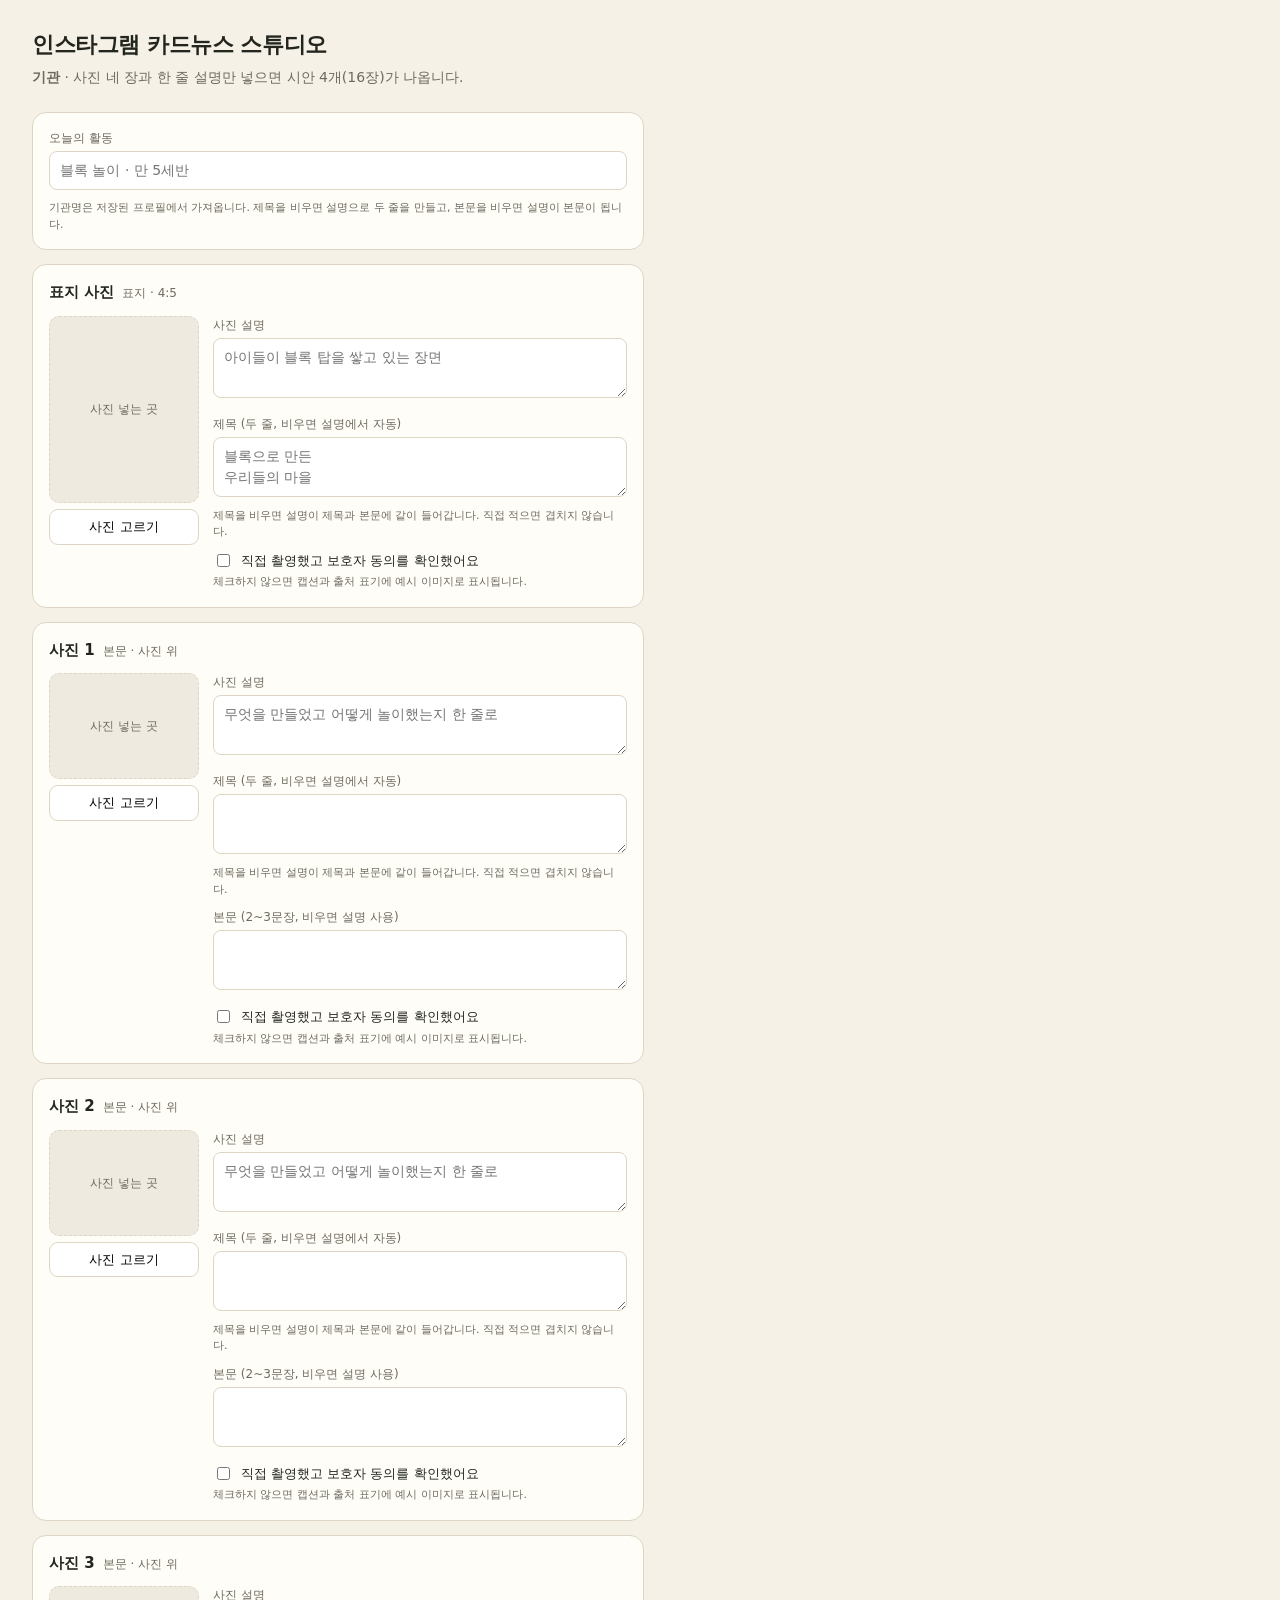
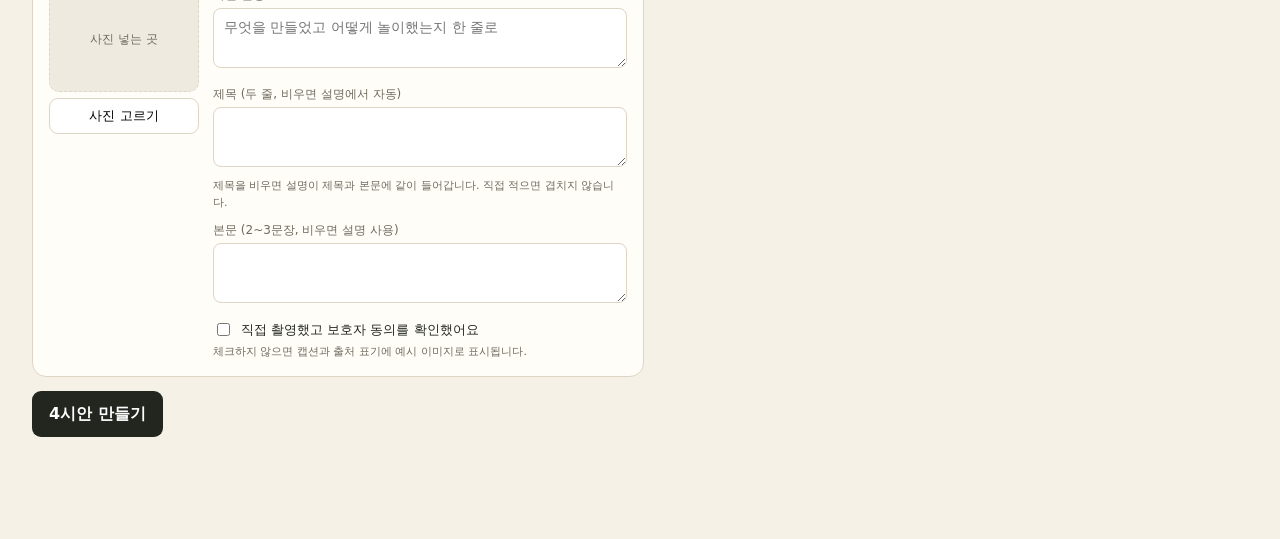
==== app/static/index.html @ c8443ff2 "Route agents through one spec and add a local studio Skill and reference docs repeated the same rule" ====
<!doctype html>
<html lang="ko">
<head>
<meta charset="utf-8">
<meta name="viewport" content="width=device-width, initial-scale=1">
<title>카드뉴스 스튜디오</title>
<style>
  :root{--bg:#F6F1E7;--ink:#22261F;--muted:#6F6A5E;--line:#DED5C4;--accent:#B4843C;--card:#FFFDF8}
  *{box-sizing:border-box}
  body{margin:0;background:var(--bg);color:var(--ink);font-family:'Malgun Gothic','Apple SD Gothic Neo',system-ui,sans-serif;line-height:1.5}
  header{max-width:1320px;margin:0 auto;padding:28px 32px 8px}
  header h1{margin:0 0 6px;font-size:22px;letter-spacing:-.02em}
  header p{margin:0;color:var(--muted);font-size:14px}
  main{max-width:1320px;margin:0 auto;padding:16px 32px 72px;display:grid;grid-template-columns:minmax(0,1.05fr) minmax(0,1fr);gap:22px;align-items:start}
  @media (max-width:1040px){main{grid-template-columns:1fr}}
  .card{background:var(--card);border:1px solid var(--line);border-radius:14px;padding:16px;margin-bottom:14px}
  .card h2{margin:0 0 12px;font-size:15px;display:flex;gap:8px;align-items:baseline}
  .card h2 span{font-size:12px;color:var(--muted);font-weight:400}
  .row{display:grid;gap:14px;grid-template-columns:150px minmax(0,1fr)}
  @media (max-width:560px){.row{grid-template-columns:1fr}}
  .shot{position:relative;background:#EFEADF;border:1px dashed var(--line);border-radius:10px;overflow:hidden;display:flex;align-items:center;justify-content:center;color:var(--muted);font-size:12px;text-align:center;cursor:pointer}
  .shot.cover{aspect-ratio:4/5}
  .shot.body{aspect-ratio:1.41/1}
  .shot img{width:100%;height:100%;object-fit:cover;display:block}
  .field{margin-bottom:10px}
  .lbl{display:block;font-size:12px;color:var(--muted);margin-bottom:4px}
  input[type=text],textarea{width:100%;border:1px solid var(--line);border-radius:8px;padding:8px 10px;font:inherit;font-size:14px;background:#fff;color:inherit;resize:vertical}
  textarea{min-height:54px}
  .hint{font-size:11px;color:var(--muted);margin:4px 0 0}
  .rowline{display:flex;gap:8px;align-items:flex-start;font-size:13px}
  .rowline input{margin-top:3px}
  button{font:inherit;border-radius:9px;border:1px solid transparent;padding:10px 16px;cursor:pointer;background:#fff}
  button.primary{background:var(--ink);color:#fff;font-weight:600}
  button.primary:disabled{opacity:.55;cursor:progress}
  button.ghost{border-color:var(--line)}
  #status{font-size:13px;color:var(--muted);min-height:20px;margin:10px 0 0}
  #results{display:grid;grid-template-columns:1fr 1fr;gap:14px}
  @media (max-width:700px){#results{grid-template-columns:1fr}}
  .thumb{display:grid;grid-template-columns:repeat(4,1fr);gap:4px;margin-bottom:10px}
  .thumb img{width:100%;aspect-ratio:4/5;object-fit:cover;border-radius:6px;background:#EFEADF}
  .pick{display:flex;gap:8px;align-items:center;font-size:13px}
  .bar{grid-column:1/-1}
  .bar .actions{display:flex;gap:10px;flex-wrap:wrap;align-items:center}
  .bar a{text-decoration:none;padding:10px 16px;border:1px solid var(--line);border-radius:9px;color:inherit;font-size:14px}
  details{margin-top:12px;font-size:13px}
  details pre{white-space:pre-wrap;font:inherit;margin:8px 0 0;color:var(--muted)}
</style>
</head>
<body>
<header>
  <h1>인스타그램 카드뉴스 스튜디오</h1>
  <p><strong id="inst">기관</strong> · 사진 네 장과 한 줄 설명만 넣으면 시안 4개(16장)가 나옵니다.</p>
</header>
<main>
  <section>
    <div class="card">
      <div class="field">
        <label class="lbl" for="activity">오늘의 활동</label>
        <input id="activity" type="text" placeholder="블록 놀이 · 만 5세반">
      </div>
      <p class="hint">기관명은 저장된 프로필에서 가져옵니다. 제목을 비우면 설명으로 두 줄을 만들고, 본문을 비우면 설명이 본문이 됩니다.</p>
    </div>
    <div id="slots"></div>
    <button id="render" class="primary">4시안 만들기</button>
    <p id="status"></p>
  </section>
  <section id="results" hidden></section>
</main>
<script>
const SLOT_LABEL = ['표지 사진', '사진 1', '사진 2', '사진 3'];
const state = { photos: [null, null, null, null] };
const val = id => document.getElementById(id).value.trim();

function setStatus(text) { document.getElementById('status').textContent = text; }
function escapeHtml(text) {
  return String(text).replace(/[&<>]/g, ch => ({ '&': '&amp;', '<': '&lt;', '>': '&gt;' }[ch]));
}

fetch('/api/profile').then(r => r.json()).then(data => {
  document.getElementById('inst').textContent = data.profile.institution || '기관명 미설정';
}).catch(() => {});

const slots = document.getElementById('slots');
SLOT_LABEL.forEach((label, i) => {
  const card = document.createElement('div');
  card.className = 'card';
  card.innerHTML = `
    <h2>${label}<span>${i === 0 ? '표지 · 4:5' : '본문 · 사진 위'}</span></h2>
    <div class="row">
      <div>
        <div class="shot ${i === 0 ? 'cover' : 'body'}" id="shot-${i}"><span>사진 넣는 곳</span></div>
        <input type="file" accept="image/*" id="file-${i}" hidden>
        <button class="ghost" type="button" id="pick-${i}" style="width:100%;margin-top:6px;padding:7px;font-size:13px">사진 고르기</button>
      </div>
      <div>
        <div class="field">
          <label class="lbl" for="desc-${i}">사진 설명</label>
          <textarea id="desc-${i}" placeholder="${i === 0 ? '아이들이 블록 탑을 쌓고 있는 장면' : '무엇을 만들었고 어떻게 놀이했는지 한 줄로'}"></textarea>
        </div>
        <div class="field">
          <label class="lbl" for="title-${i}">제목 (두 줄, 비우면 설명에서 자동)</label>
          <textarea id="title-${i}" rows="2" placeholder="${i === 0 ? '블록으로 만든\n우리들의 마을' : ''}"></textarea>
          <p class="hint">제목을 비우면 설명이 제목과 본문에 같이 들어갑니다. 직접 적으면 겹치지 않습니다.</p>
        </div>
        ${i === 0 ? '' : `
        <div class="field">
          <label class="lbl" for="body-${i}">본문 (2~3문장, 비우면 설명 사용)</label>
          <textarea id="body-${i}" rows="2"></textarea>
        </div>`}
        <div class="rowline">
          <input type="checkbox" id="owned-${i}">
          <label for="owned-${i}">직접 촬영했고 보호자 동의를 확인했어요</label>
        </div>
        <p class="hint">체크하지 않으면 캡션과 출처 표기에 예시 이미지로 표시됩니다.</p>
      </div>
    </div>`;
  slots.appendChild(card);

  const file = document.getElementById(`file-${i}`);
  document.getElementById(`pick-${i}`).onclick = () => file.click();
  document.getElementById(`shot-${i}`).onclick = () => file.click();
  file.onchange = () => { if (file.files[0]) loadPhoto(file.files[0], i); };
});

function loadPhoto(file, i) {
  const url = URL.createObjectURL(file);
  const image = new Image();
  image.onload = () => {
    const max = 1600;
    const scale = Math.min(1, max / Math.max(image.width, image.height));
    const canvas = document.createElement('canvas');
    canvas.width = Math.round(image.width * scale);
    canvas.height = Math.round(image.height * scale);
    canvas.getContext('2d').drawImage(image, 0, 0, canvas.width, canvas.height);
    const data = canvas.toDataURL('image/jpeg', 0.92);
    state.photos[i] = data;
    const shot = document.getElementById(`shot-${i}`);
    shot.innerHTML = '';
    const preview = new Image();
    preview.src = data;
    shot.appendChild(preview);
    URL.revokeObjectURL(url);
    setStatus(`${SLOT_LABEL[i]} 준비됨 (${canvas.width}×${canvas.height})`);
  };
  image.onerror = () => { URL.revokeObjectURL(url); setStatus('사진을 읽지 못했습니다: ' + file.name); };
  image.src = url;
}

document.getElementById('render').onclick = async () => {
  const slides = [];
  for (let i = 0; i < 4; i += 1) {
    if (!state.photos[i]) { setStatus(`${SLOT_LABEL[i]}를 넣어 주세요.`); return; }
    slides.push({
      photo: state.photos[i],
      description: val(`desc-${i}`),
      title: document.getElementById(`title-${i}`).value,
      body: i === 0 ? '' : val(`body-${i}`),
      owned: document.getElementById(`owned-${i}`).checked,
    });
  }
  const button = document.getElementById('render');
  button.disabled = true;
  setStatus('렌더 중입니다… 1~2분 걸립니다.');
  try {
    const response = await fetch('/api/render', {
      method: 'POST',
      headers: { 'Content-Type': 'application/json' },
      body: JSON.stringify({ activity: val('activity'), slides }),
    });
    const data = await response.json();
    if (!data.ok) throw new Error(data.error || '렌더 실패');
    showResults(data);
    const notes = (data.warnings || []).join(' ');
    setStatus('완료 — 오른쪽에서 시안을 고르세요.' + (notes ? ' (' + notes + ')' : ''));
  } catch (error) {
    setStatus('실패: ' + error.message);
  } finally {
    button.disabled = false;
  }
};

function showResults(data) {
  const box = document.getElementById('results');
  box.hidden = false;
  box.innerHTML = '';
  data.editions.forEach((edition, index) => {
    const column = document.createElement('div');
    column.className = 'card';
    column.innerHTML = `
      <h2>${edition.name}</h2>
      <div class="thumb">${edition.slides.map(src => `<img src="${src}" alt="${edition.name} 미리보기">`).join('')}</div>
      <div class="pick">
        <input type="radio" name="edition" value="${edition.id}" id="ed-${edition.id}" ${index === 0 ? 'checked' : ''}>
        <label for="ed-${edition.id}">${edition.name} 선택</label>
      </div>`;
    box.appendChild(column);
  });
  const bar = document.createElement('div');
  bar.className = 'card bar';
  bar.innerHTML = `
    <div class="actions">
      <button class="primary" id="save">선택한 시안 PNG 저장</button>
      <a href="${data.editor}" target="_blank" rel="noopener">편집기로 열기</a>
      <span class="hint" id="saveMsg"></span>
    </div>
    <details><summary>캡션·해시태그 보기</summary><pre>${escapeHtml(data.caption)}\n\n${escapeHtml(data.hashtags.join(' '))}</pre></details>`;
  box.appendChild(bar);

  document.getElementById('save').onclick = async () => {
    const checked = document.querySelector('input[name=edition]:checked');
    const message = document.getElementById('saveMsg');
    message.textContent = '저장 중…';
    try {
      const response = await fetch('/api/export', {
        method: 'POST',
        headers: { 'Content-Type': 'application/json' },
        body: JSON.stringify({ runId: data.runId, edition: checked.value }),
      });
      const result = await response.json();
      message.textContent = result.ok ? '저장됨: ' + result.folder : '실패: ' + result.error;
    } catch (error) {
      message.textContent = '실패: ' + error.message;
    }
  };
}
</script>
</body>
</html>
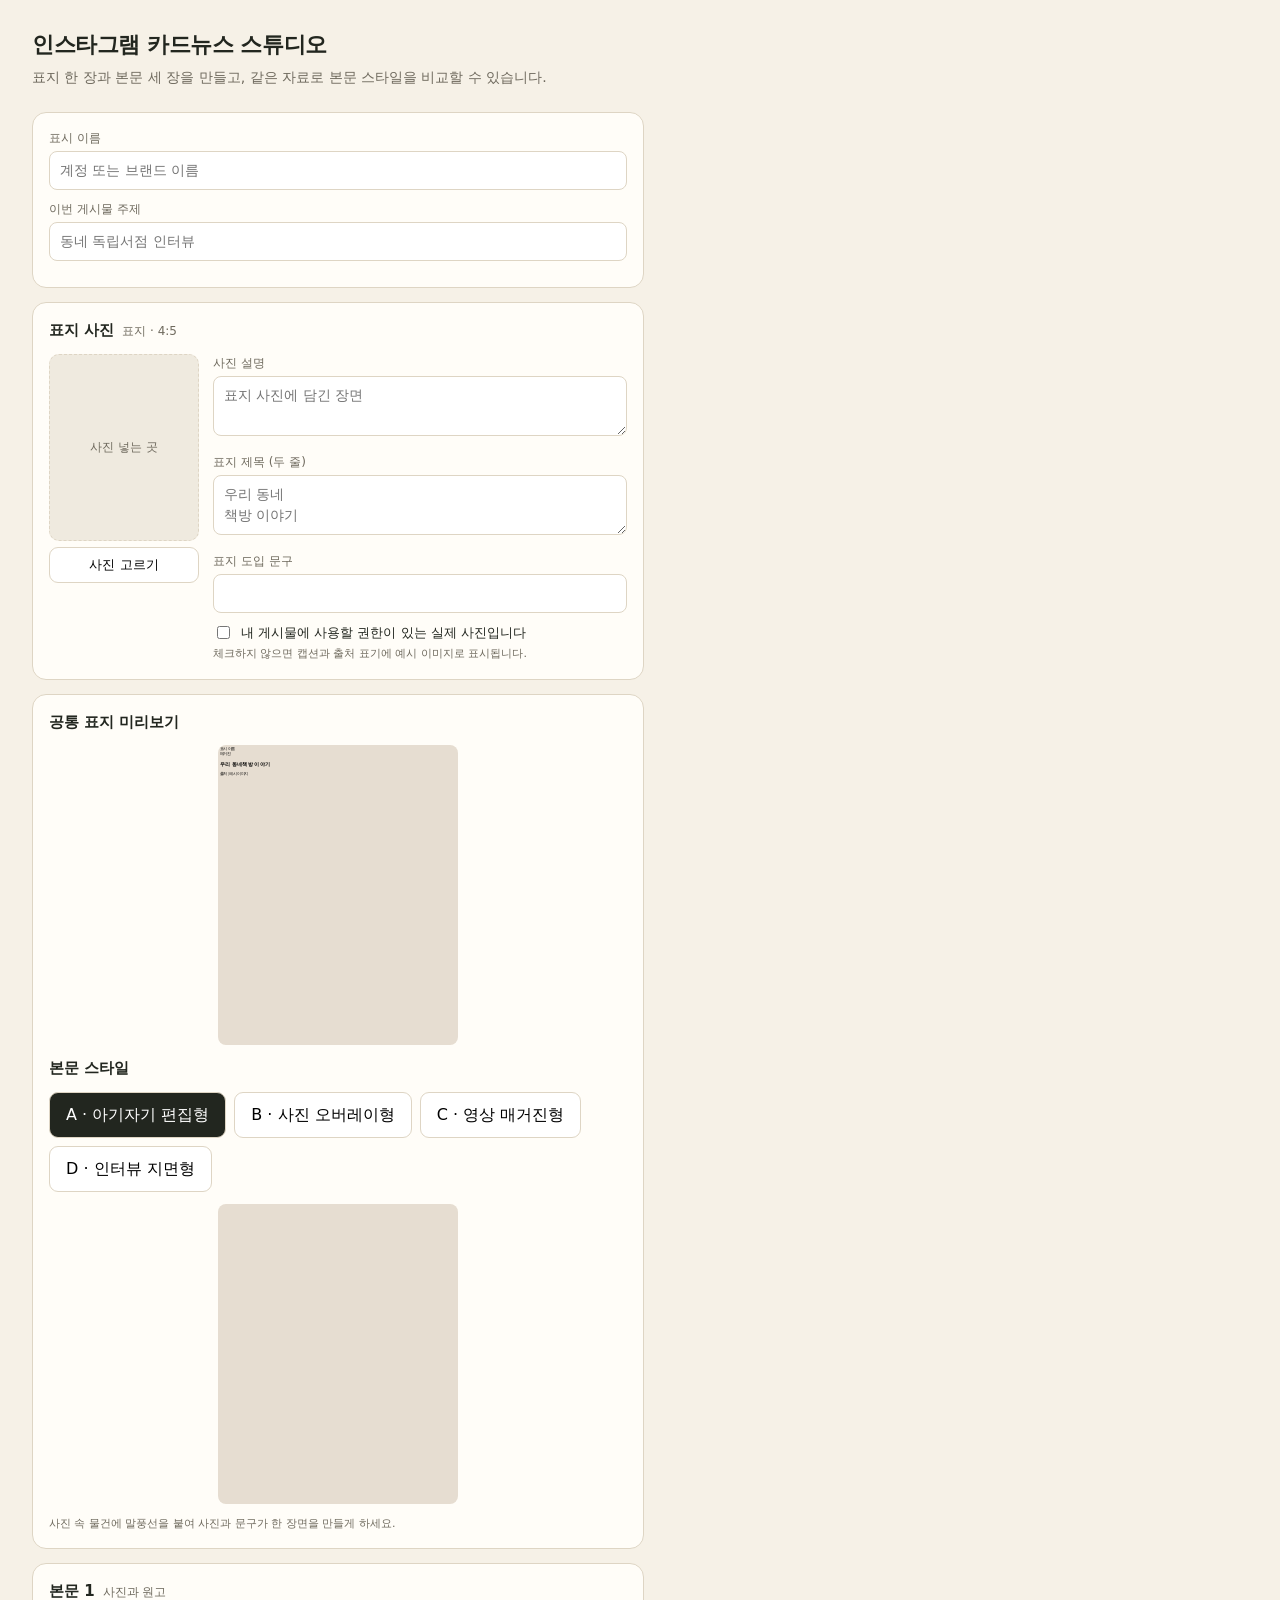
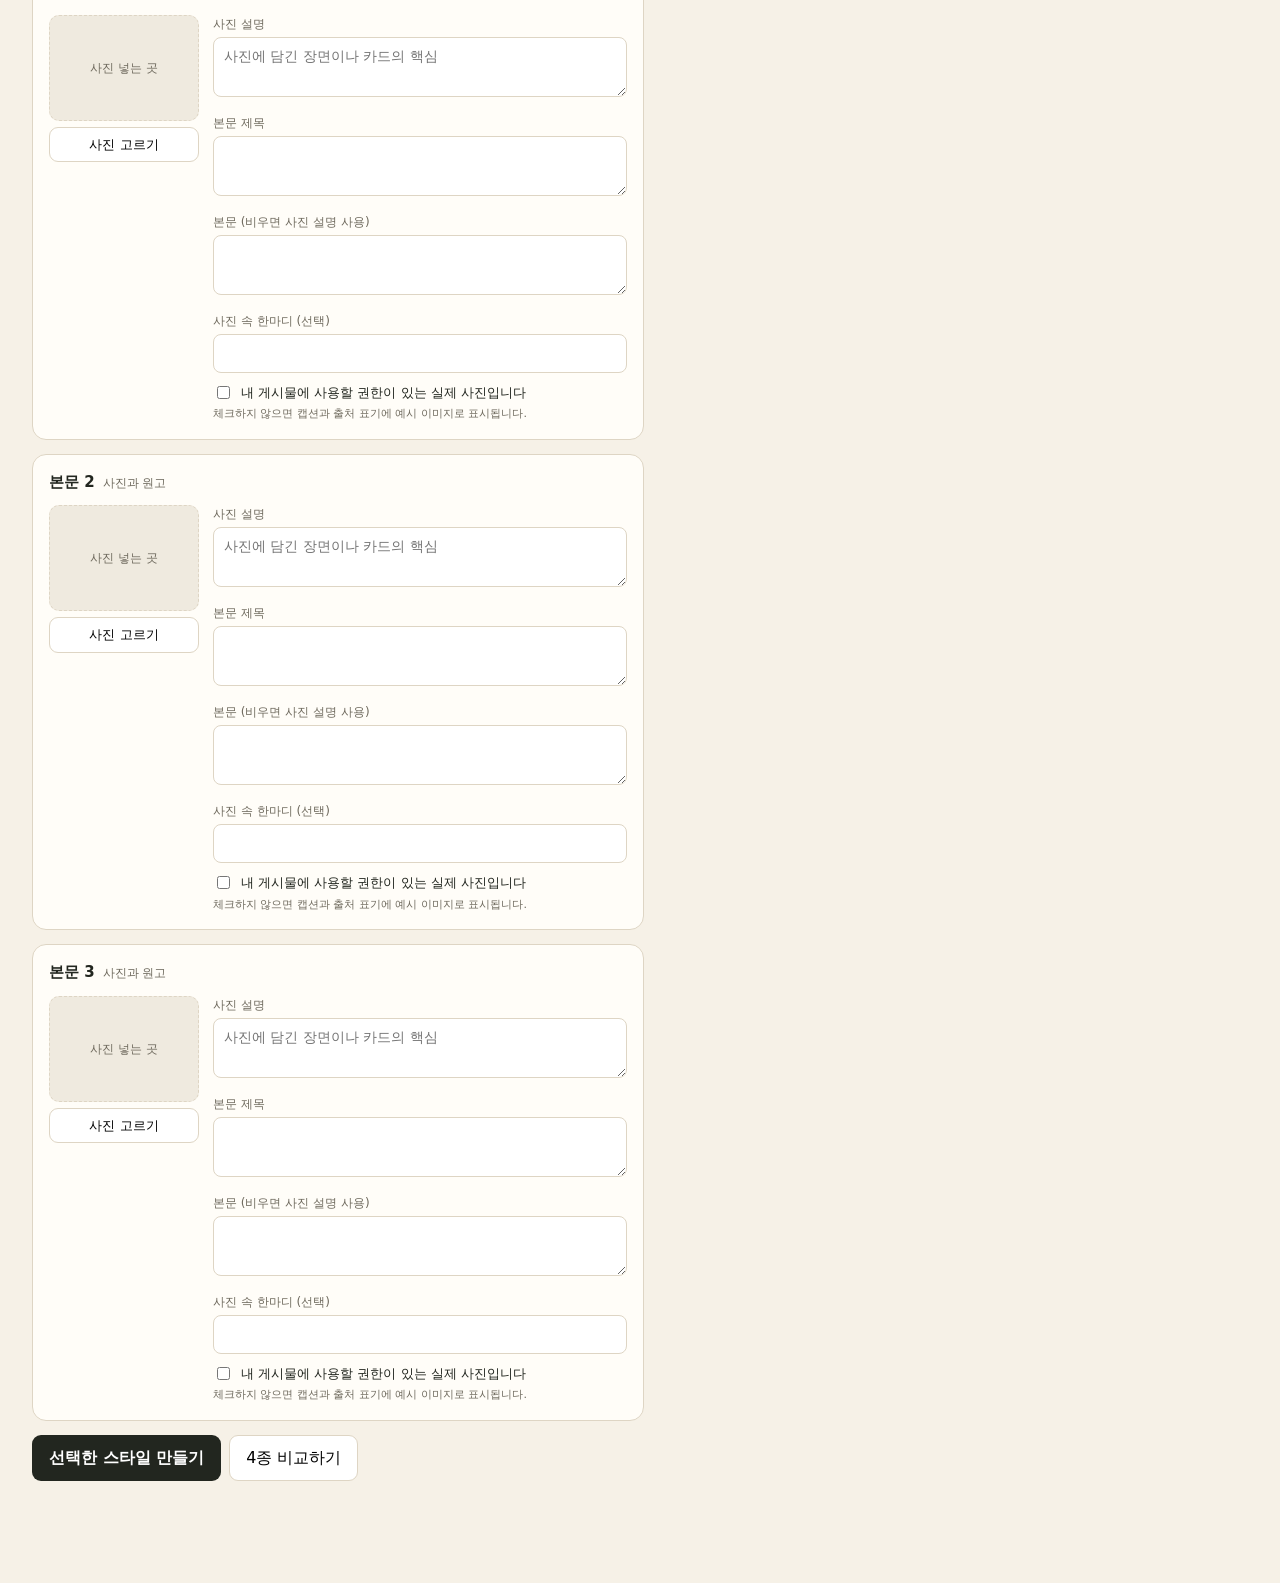
==== commit 0ecd48fd: "Generalize the Instagram card-news studio" ====
--- a/app/static/index.html
+++ b/app/static/index.html
@@ -42,6 +42,13 @@
   .bar{grid-column:1/-1}
   .bar .actions{display:flex;gap:10px;flex-wrap:wrap;align-items:center}
   .bar a{text-decoration:none;padding:10px 16px;border:1px solid var(--line);border-radius:9px;color:inherit;font-size:14px}
+  [hidden]{display:none!important}
+  .style-choices,.render-actions{display:flex;gap:8px;flex-wrap:wrap}
+  .style-choices [aria-pressed=true]{background:var(--ink);color:white}
+  .preview{width:min(240px,100%);aspect-ratio:4/5;position:relative;overflow:hidden;margin:12px auto;background:#e6ddd1;border-radius:8px}
+  .preview iframe{position:absolute;width:1080px;height:1350px;transform-origin:top left;border:0}
+  .thumb video{width:100%;aspect-ratio:4/5;display:block;background:#181815;border-radius:6px}
+  .thumb:has(video){grid-template-columns:repeat(2,minmax(0,1fr))}
   details{margin-top:12px;font-size:13px}
   details pre{white-space:pre-wrap;font:inherit;margin:8px 0 0;color:var(--muted)}
 </style>
@@ -49,35 +56,58 @@
 <body>
 <header>
   <h1>인스타그램 카드뉴스 스튜디오</h1>
-  <p><strong id="inst">기관</strong> · 사진 네 장과 한 줄 설명만 넣으면 시안 4개(16장)가 나옵니다.</p>
+  <p>표지 한 장과 본문 세 장을 만들고, 같은 자료로 본문 스타일을 비교할 수 있습니다.</p>
 </header>
 <main>
   <section>
     <div class="card">
-      <div class="field">
-        <label class="lbl" for="activity">오늘의 활동</label>
-        <input id="activity" type="text" placeholder="블록 놀이 · 만 5세반">
+      <div class="field"><label class="lbl" for="displayName">표시 이름</label><input id="displayName" type="text" placeholder="계정 또는 브랜드 이름"></div>
+      <div class="field"><label class="lbl" for="activity">이번 게시물 주제</label><input id="activity" type="text" placeholder="동네 독립서점 인터뷰"></div>
+    </div>
+    <div id="cover-slot"></div>
+    <div class="card">
+      <h2>공통 표지 미리보기</h2>
+      <div class="preview" id="cover-preview"></div>
+      <h2>본문 스타일</h2>
+      <div class="style-choices" id="styles"></div>
+      <div class="preview" id="body-preview"></div>
+      <p class="hint" id="style-help"></p>
+      <div class="field" data-style="overlay" hidden><label class="lbl" for="logo">본문 로고 (선택)</label><input id="logo" type="file" accept="image/png,image/jpeg,image/webp"><p class="hint">로고가 비어 있으면 표시 이름을 사용합니다.</p></div>
+      <div data-style="interview" hidden>
+        <div class="field"><label class="lbl" for="issue">발행호 (선택)</label><input id="issue" type="text" maxlength="30" placeholder="VOL. 01"></div>
+        <div class="field"><label class="lbl" for="transcript">인터뷰 원문</label><textarea id="transcript" maxlength="20000"></textarea><p class="hint">인용문 칸에는 원문의 연속된 문장을 그대로 붙여 넣으세요.</p></div>
       </div>
-      <p class="hint">기관명은 저장된 프로필에서 가져옵니다. 제목을 비우면 설명으로 두 줄을 만들고, 본문을 비우면 설명이 본문이 됩니다.</p>
     </div>
     <div id="slots"></div>
-    <button id="render" class="primary">4시안 만들기</button>
-    <p id="status"></p>
+    <div class="render-actions"><button id="render" class="primary">선택한 스타일 만들기</button><button id="compare" class="ghost">4종 비교하기</button></div>
+    <p id="status" role="status"></p>
   </section>
   <section id="results" hidden></section>
 </main>
 <script>
-const SLOT_LABEL = ['표지 사진', '사진 1', '사진 2', '사진 3'];
-const state = { photos: [null, null, null, null] };
-const val = id => document.getElementById(id).value.trim();
-
-function setStatus(text) { document.getElementById('status').textContent = text; }
+const SLOT_LABEL = ['표지 사진', '본문 1', '본문 2', '본문 3'];
+const styles = {
+  playful: ['A · 아기자기 편집형', '사진 속 물건에 말풍선을 붙여 사진과 문구가 한 장면을 만들게 하세요.'],
+  overlay: ['B · 사진 오버레이형', '본문은 사진을 꽉 채우고 같은 상단 위치에 로고나 표시 이름을 넣습니다.'],
+  video: ['C · 영상 매거진형', '영상 한 장을 앞뒤 정지 카드 사이에 배치하면 맥락과 결론을 읽기 쉽습니다. 영상이 비어 있으면 사진을 사용합니다.'],
+  interview: ['D · 인터뷰 지면형', '인물과 맥락 소개 → 원문에서 가져온 답변 → 후속 질문 또는 마무리'],
+};
+const state = { photos: [null, null, null, null], style: 'playful', logo: '' };
+const $ = id => document.getElementById(id);
+const val = id => $(id).value.trim();
+const readFile = file => file ? new Promise((resolve, reject) => {
+  const reader = new FileReader();
+  reader.onload = () => resolve(reader.result);
+  reader.onerror = reject;
+  reader.readAsDataURL(file);
+}) : Promise.resolve('');
+function setStatus(text) { $('status').textContent = text; }
 function escapeHtml(text) {
-  return String(text).replace(/[&<>]/g, ch => ({ '&': '&amp;', '<': '&lt;', '>': '&gt;' }[ch]));
-}
-
+  return String(text).replace(/[&<>"']/g, ch => ({ '&': '&amp;', '<': '&lt;', '>': '&gt;', '"': '&quot;', "'": '&#39;' }[ch]));
+}
 fetch('/api/profile').then(r => r.json()).then(data => {
-  document.getElementById('inst').textContent = data.profile.institution || '기관명 미설정';
+  if (!$('displayName').value) $('displayName').value = data.profile.institution || '';
+  showPreview();
 }).catch(() => {});
 
 const slots = document.getElementById('slots');
@@ -85,7 +115,7 @@
   const card = document.createElement('div');
   card.className = 'card';
   card.innerHTML = `
-    <h2>${label}<span>${i === 0 ? '표지 · 4:5' : '본문 · 사진 위'}</span></h2>
+    <h2>${label}<span>${i === 0 ? '표지 · 4:5' : '사진과 원고'}</span></h2>
     <div class="row">
       <div>
         <div class="shot ${i === 0 ? 'cover' : 'body'}" id="shot-${i}"><span>사진 넣는 곳</span></div>
@@ -95,26 +125,26 @@
       <div>
         <div class="field">
           <label class="lbl" for="desc-${i}">사진 설명</label>
-          <textarea id="desc-${i}" placeholder="${i === 0 ? '아이들이 블록 탑을 쌓고 있는 장면' : '무엇을 만들었고 어떻게 놀이했는지 한 줄로'}"></textarea>
+          <textarea id="desc-${i}" placeholder="${i === 0 ? '표지 사진에 담긴 장면' : '사진에 담긴 장면이나 카드의 핵심'}"></textarea>
         </div>
         <div class="field">
-          <label class="lbl" for="title-${i}">제목 (두 줄, 비우면 설명에서 자동)</label>
-          <textarea id="title-${i}" rows="2" placeholder="${i === 0 ? '블록으로 만든\n우리들의 마을' : ''}"></textarea>
-          <p class="hint">제목을 비우면 설명이 제목과 본문에 같이 들어갑니다. 직접 적으면 겹치지 않습니다.</p>
+          <label class="lbl" for="title-${i}">${i === 0 ? '표지 제목 (두 줄)' : '본문 제목'}</label>
+          <textarea id="title-${i}" rows="2" placeholder="${i === 0 ? '우리 동네\n책방 이야기' : ''}"></textarea>
+
         </div>
-        ${i === 0 ? '' : `
-        <div class="field">
-          <label class="lbl" for="body-${i}">본문 (2~3문장, 비우면 설명 사용)</label>
-          <textarea id="body-${i}" rows="2"></textarea>
-        </div>`}
+        ${i === 0 ? `<div class="field"><label class="lbl" for="eyebrow-0">표지 도입 문구</label><input id="eyebrow-0" type="text" maxlength="18"></div>` : `
+        <div class="field"><label class="lbl" for="body-${i}">본문 (비우면 사진 설명 사용)</label><textarea id="body-${i}" maxlength="180"></textarea></div>
+        <div class="field" data-style="playful"><label class="lbl" for="aside-${i}">사진 속 한마디 (선택)</label><input id="aside-${i}" type="text" maxlength="48"></div>
+        <div class="field" data-style="video" hidden><label class="lbl" for="video-${i}">짧은 영상 (선택, 30초까지 사용)</label><input id="video-${i}" type="file" accept="video/*"><label class="lbl" for="subtitle-${i}">영상 자막</label><textarea id="subtitle-${i}" maxlength="100"></textarea></div>
+        <div class="field" data-style="interview" hidden><label class="lbl" for="question-${i}">질문 (선택)</label><input id="question-${i}" type="text" maxlength="100"><label class="lbl" for="quote-${i}">직접 인용 (선택)</label><textarea id="quote-${i}" maxlength="110"></textarea></div>`}
         <div class="rowline">
           <input type="checkbox" id="owned-${i}">
-          <label for="owned-${i}">직접 촬영했고 보호자 동의를 확인했어요</label>
+          <label for="owned-${i}">내 게시물에 사용할 권한이 있는 실제 사진입니다</label>
         </div>
         <p class="hint">체크하지 않으면 캡션과 출처 표기에 예시 이미지로 표시됩니다.</p>
       </div>
     </div>`;
-  slots.appendChild(card);
+  (i === 0 ? $('cover-slot') : slots).appendChild(card);
 
   const file = document.getElementById(`file-${i}`);
   document.getElementById(`pick-${i}`).onclick = () => file.click();
@@ -140,88 +170,142 @@
     preview.src = data;
     shot.appendChild(preview);
     URL.revokeObjectURL(url);
+    showPreview();
     setStatus(`${SLOT_LABEL[i]} 준비됨 (${canvas.width}×${canvas.height})`);
   };
   image.onerror = () => { URL.revokeObjectURL(url); setStatus('사진을 읽지 못했습니다: ' + file.name); };
   image.src = url;
 }
 
-document.getElementById('render').onclick = async () => {
-  const slides = [];
-  for (let i = 0; i < 4; i += 1) {
-    if (!state.photos[i]) { setStatus(`${SLOT_LABEL[i]}를 넣어 주세요.`); return; }
-    slides.push({
-      photo: state.photos[i],
-      description: val(`desc-${i}`),
-      title: document.getElementById(`title-${i}`).value,
-      body: i === 0 ? '' : val(`body-${i}`),
-      owned: document.getElementById(`owned-${i}`).checked,
-    });
+for (const [id,[name]] of Object.entries(styles)) {
+  const button = document.createElement('button');
+  button.className = 'ghost';
+  button.textContent = name;
+  button.dataset.variant = id;
+  button.onclick = () => selectStyle(id);
+  $('styles').append(button);
+}
+function selectStyle(id) {
+  state.style = id;
+  for (const button of $('styles').children) button.setAttribute('aria-pressed', button.dataset.variant === id);
+  document.querySelectorAll('[data-style]').forEach(field => field.hidden = field.dataset.style !== id);
+  $('style-help').textContent = styles[id][1];
+  showPreview();
+}
+for (const id of ['cover-preview','body-preview']) {
+  const box = $(id);
+  const frame = document.createElement('iframe');
+  frame.title = id === 'cover-preview' ? '공통 표지' : '본문 스타일 예시';
+  frame.setAttribute('sandbox','');
+  box.append(frame);
+  new ResizeObserver(() => frame.style.transform = `scale(${box.clientWidth / 1080})`).observe(box);
+}
+function showPreview() {
+  const esc = escapeHtml;
+  const brand = esc(val('displayName') || '표시 이름');
+  const rawTitle = val('title-0').split(/\n/);
+  const topicWords = val('activity').split(/\s+/).filter(word => word && !['·','|','/','-'].includes(word));
+  const mid = Math.max(1, Math.floor(topicWords.length / 2));
+  const fit = line => {
+    if (line.length <= 11) return line;
+    const cut = line.slice(0, 11);
+    return (cut.includes(' ') ? cut.slice(0, cut.lastIndexOf(' ')).trim() : '') || cut;
+  };
+  const derived = topicWords.length ? [topicWords.slice(0,mid).join(' '),topicWords.slice(mid).join(' ') || '이야기'].map(fit) : ['우리 동네','책방 이야기'];
+  const lines = rawTitle.length === 2 ? rawTitle : derived;
+  const photo = i => state.photos[i] ? `<img src="${state.photos[i]}" alt=""${i === 0 ? ' style="object-position:50% 50%;transform:scale(1.15)"' : ''}>` : '';
+  const credit = i => $(`owned-${i}`).checked ? '사용자 제공' : '예시 이미지';
+  const wrapper = html => '<!doctype html><html lang="ko"><meta charset="utf-8"><link rel="stylesheet" href="/studio-style.css"><body>'+html+'</body></html>';
+  const colors = 'style="--primary:#2e332b;--bg:#f6f1e7;--accent:#b4843c"';
+  const cover = wrapper(`<article class="slide preset-bold-photo-editorial signature-cover" ${colors}><div class="art" style="background:#444a43">${photo(0)}</div><div class="cover-brand">${brand}</div><div class="cover-copy"><div class="cover-eyebrow">${esc(val('eyebrow-0') || (val('activity').length <= 18 && val('activity')) || '매거진')}</div><h1><span>${esc(lines[0])}</span><span>${esc(lines[1])}</span></h1></div><div class="cover-credit">출처 | ${credit(0)}</div></article>`);
+  const coverFrame = $('cover-preview').firstChild;
+  if (coverFrame.srcdoc !== cover) coverFrame.srcdoc = cover;
+  const style = state.style;
+  const i = 2;
+  const art = `<div class="art">${photo(i)}</div>`;
+  const headline = esc(val('title-2') || '책방이 고른 한 문장');
+  const body = esc(val('body-2') || val('desc-2') || '이 동네에서 읽는 즐거움을 나누는 법을 물었습니다.');
+  const topic = '<div class="category">이야기 속 한 장면</div>';
+  const copy = extra => `<div class="mag-copy">${topic}<h1>${headline}</h1><p>${body}</p>${extra || ''}</div>`;
+  let content;
+  if (style === 'playful') content = art + '<span class="spark">✦</span><div class="photo-aside">'+esc(val('aside-2') || '저부터 읽어보실래요?')+'</div>' + copy();
+  if (style === 'overlay') content = art + '<div class="media-shade"></div><div class="overlay-brand">'+(state.logo ? `<img src="${esc(state.logo)}" alt="">` : `<span>${brand}</span>`)+'</div>' + copy();
+  if (style === 'video') content = art + '<div class="media-shade"></div>' + copy('<div class="video-subtitle">'+esc(val('subtitle-2') || '영상이 담을 한 문장')+'</div>');
+  if (style === 'interview') content = '<div class="issue">'+esc(val('issue') || 'VOL. 01')+'</div><div class="section-label">INTERVIEW</div>' + art + copy('<div class="interview-question"><b>Q.</b> '+esc(val('question-2') || '책방을 연 이유는 무엇인가요?')+'</div><blockquote><b>A.</b> '+esc(val('quote-2') || '함께 읽을 자리를 만들고 싶었어요.')+'</blockquote>');
+  const frame = $('body-preview').firstChild;
+  const preview = wrapper(`<article class="slide magazine-card magazine-${style}" ${colors}>${content}<footer><span>03 / 04</span><span>출처 | ${credit(i)}</span></footer></article>`);
+  if (frame.srcdoc !== preview) frame.srcdoc = preview;
+}
+$('logo').onchange = async () => {
+  const file = $('logo').files[0];
+  if (file && (file.size > 5 * 1024 ** 2 || !['image/png','image/jpeg','image/webp'].includes(file.type))) {
+    $('logo').value = '';
+    state.logo = '';
+    showPreview();
+    setStatus('로고는 5MB 이하 JPG, PNG 또는 WebP 파일을 사용해 주세요.');
+    return;
   }
-  const button = document.getElementById('render');
-  button.disabled = true;
-  setStatus('렌더 중입니다… 1~2분 걸립니다.');
+  state.logo = await readFile(file);
+  showPreview();
+};
+let previewTimer;
+document.querySelector('main>section').addEventListener('input', () => {
+  clearTimeout(previewTimer);
+  previewTimer = setTimeout(showPreview, 100);
+});
+selectStyle(state.style);
+$('render').onclick = () => render(state.style);
+$('compare').onclick = () => render('all');
+
+async function render(selection) {
+  if (!val('displayName') || !val('activity')) { setStatus('표시 이름과 이번 게시물 주제를 입력해 주세요.'); return; }
+  const buttons = [$('render'),$('compare')];
+  buttons.forEach(button => button.disabled = true);
+  setStatus('카드를 만들고 있습니다…');
   try {
+    const videos = state.photos.map((_,i) => i && ['video','all'].includes(selection) ? $(`video-${i}`).files[0] : null);
+    if (videos.reduce((sum,file) => sum + (file?.size || 0),0) > 100 * 1024 ** 2) throw new Error('영상 파일은 합계 100MB 이하로 줄여 주세요.');
+    const slides = await Promise.all(state.photos.map(async (photo,i) => {
+      if (!photo) throw new Error(`${SLOT_LABEL[i]} 사진을 넣어 주세요.`);
+      const common = { photo, description:val(`desc-${i}`), title:val(`title-${i}`), owned:$(`owned-${i}`).checked };
+      return i === 0 ? {...common,eyebrow:val('eyebrow-0')} : {
+        ...common, body:val(`body-${i}`), aside:val(`aside-${i}`),
+        video:await readFile(videos[i]), subtitle:val(`subtitle-${i}`),
+        question:val(`question-${i}`), quote:val(`quote-${i}`),
+      };
+    }));
     const response = await fetch('/api/render', {
-      method: 'POST',
-      headers: { 'Content-Type': 'application/json' },
-      body: JSON.stringify({ activity: val('activity'), slides }),
+      method:'POST',headers:{'Content-Type':'application/json'},
+      body:JSON.stringify({displayName:val('displayName'),topic:val('activity'),slides,selection,
+        logo:state.logo,issue:val('issue'),interview_source:val('transcript')}),
     });
     const data = await response.json();
     if (!data.ok) throw new Error(data.error || '렌더 실패');
     showResults(data);
-    const notes = (data.warnings || []).join(' ');
-    setStatus('완료 — 오른쪽에서 시안을 고르세요.' + (notes ? ' (' + notes + ')' : ''));
-  } catch (error) {
-    setStatus('실패: ' + error.message);
-  } finally {
-    button.disabled = false;
-  }
-};
+    setStatus('완료 · 결과에서 시안을 열고 편집할 수 있습니다. ' + data.warnings.join(' '));
+  } catch (error) { setStatus(error.message || '제작 중 오류가 발생했습니다.'); }
+  finally { buttons.forEach(button => button.disabled = false); }
+}
 
 function showResults(data) {
   const box = document.getElementById('results');
   box.hidden = false;
   box.innerHTML = '';
-  data.editions.forEach((edition, index) => {
+  data.editions.forEach(edition => {
     const column = document.createElement('div');
     column.className = 'card';
     column.innerHTML = `
       <h2>${edition.name}</h2>
-      <div class="thumb">${edition.slides.map(src => `<img src="${src}" alt="${edition.name} 미리보기">`).join('')}</div>
-      <div class="pick">
-        <input type="radio" name="edition" value="${edition.id}" id="ed-${edition.id}" ${index === 0 ? 'checked' : ''}>
-        <label for="ed-${edition.id}">${edition.name} 선택</label>
-      </div>`;
+      <div class="thumb">${edition.slides.map(({poster,video},i) => video
+        ? `<video src="${video}" poster="${poster}" controls muted playsinline preload="metadata" aria-label="${i+1}장 영상"></video>`
+        : `<img src="${poster}" alt="${edition.name} ${i+1}장">`).join('')}</div>
+      <a href="${data.editor}#${edition.id}" target="_blank" rel="noopener">${edition.name} 편집·저장</a>`;
     box.appendChild(column);
   });
   const bar = document.createElement('div');
   bar.className = 'card bar';
-  bar.innerHTML = `
-    <div class="actions">
-      <button class="primary" id="save">선택한 시안 PNG 저장</button>
-      <a href="${data.editor}" target="_blank" rel="noopener">편집기로 열기</a>
-      <span class="hint" id="saveMsg"></span>
-    </div>
-    <details><summary>캡션·해시태그 보기</summary><pre>${escapeHtml(data.caption)}\n\n${escapeHtml(data.hashtags.join(' '))}</pre></details>`;
+  bar.innerHTML = `<details><summary>캡션·해시태그 보기</summary><pre>${escapeHtml(data.caption)}\n\n${escapeHtml(data.hashtags.join(' '))}</pre></details>`;
   box.appendChild(bar);
-
-  document.getElementById('save').onclick = async () => {
-    const checked = document.querySelector('input[name=edition]:checked');
-    const message = document.getElementById('saveMsg');
-    message.textContent = '저장 중…';
-    try {
-      const response = await fetch('/api/export', {
-        method: 'POST',
-        headers: { 'Content-Type': 'application/json' },
-        body: JSON.stringify({ runId: data.runId, edition: checked.value }),
-      });
-      const result = await response.json();
-      message.textContent = result.ok ? '저장됨: ' + result.folder : '실패: ' + result.error;
-    } catch (error) {
-      message.textContent = '실패: ' + error.message;
-    }
-  };
 }
 </script>
 </body>
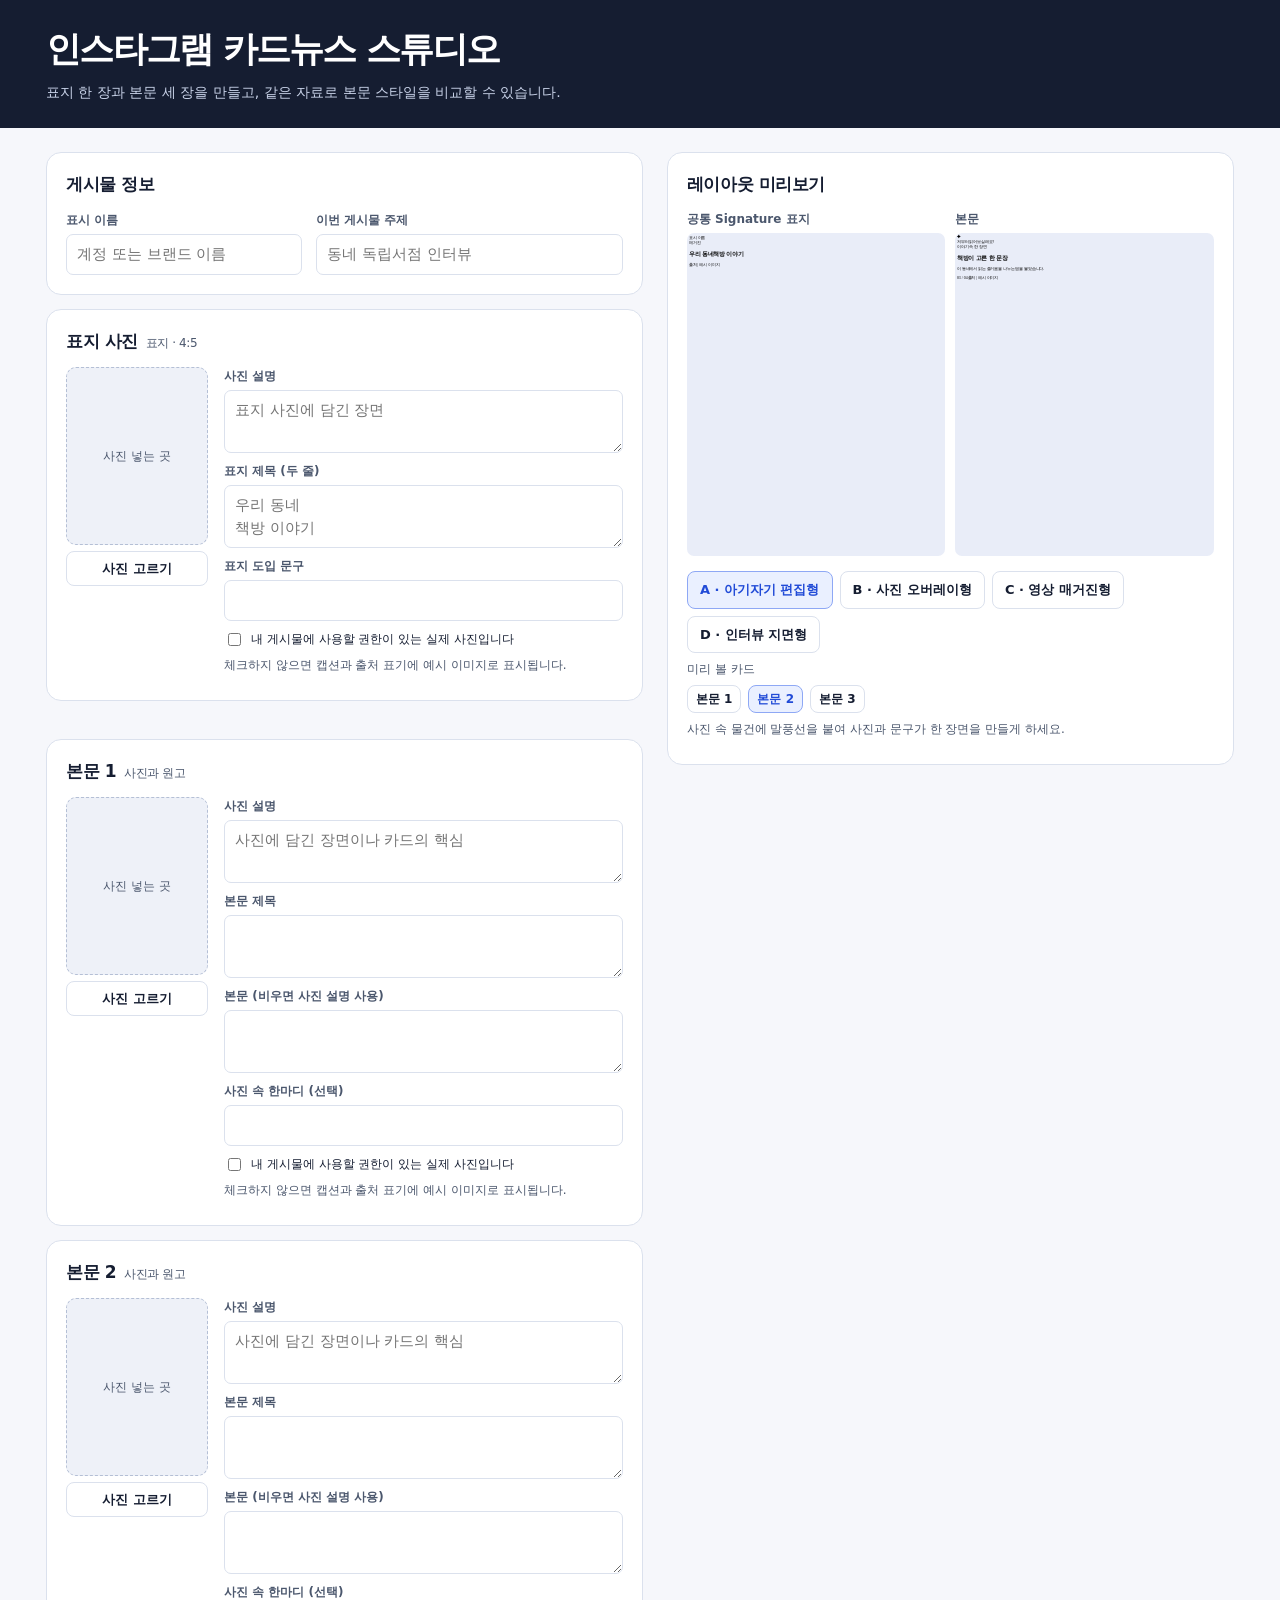
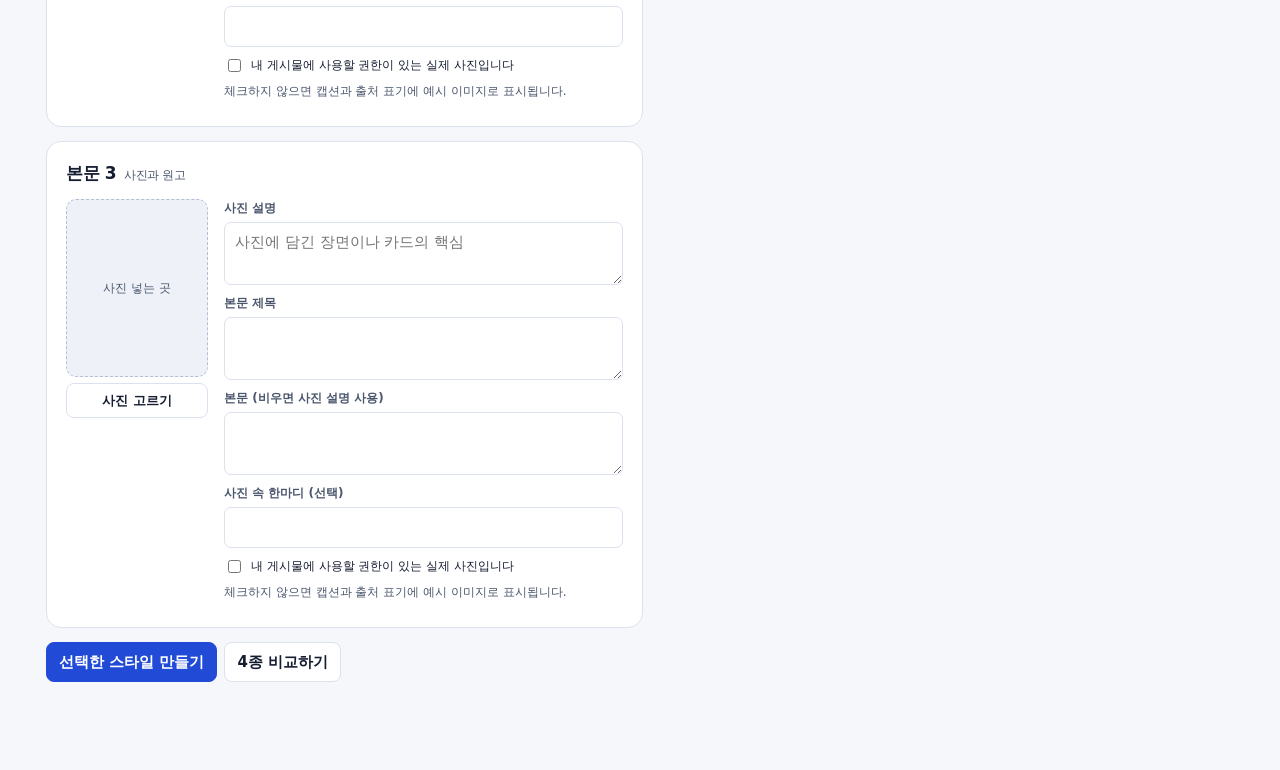
==== commit 120c144b: "Rebuild studio around four magazine layouts" ====
--- a/app/static/index.html
+++ b/app/static/index.html
@@ -5,72 +5,91 @@
 <meta name="viewport" content="width=device-width, initial-scale=1">
 <title>카드뉴스 스튜디오</title>
 <style>
-  :root{--bg:#F6F1E7;--ink:#22261F;--muted:#6F6A5E;--line:#DED5C4;--accent:#B4843C;--card:#FFFDF8}
-  *{box-sizing:border-box}
-  body{margin:0;background:var(--bg);color:var(--ink);font-family:'Malgun Gothic','Apple SD Gothic Neo',system-ui,sans-serif;line-height:1.5}
-  header{max-width:1320px;margin:0 auto;padding:28px 32px 8px}
-  header h1{margin:0 0 6px;font-size:22px;letter-spacing:-.02em}
-  header p{margin:0;color:var(--muted);font-size:14px}
-  main{max-width:1320px;margin:0 auto;padding:16px 32px 72px;display:grid;grid-template-columns:minmax(0,1.05fr) minmax(0,1fr);gap:22px;align-items:start}
-  @media (max-width:1040px){main{grid-template-columns:1fr}}
-  .card{background:var(--card);border:1px solid var(--line);border-radius:14px;padding:16px;margin-bottom:14px}
-  .card h2{margin:0 0 12px;font-size:15px;display:flex;gap:8px;align-items:baseline}
-  .card h2 span{font-size:12px;color:var(--muted);font-weight:400}
-  .row{display:grid;gap:14px;grid-template-columns:150px minmax(0,1fr)}
-  @media (max-width:560px){.row{grid-template-columns:1fr}}
-  .shot{position:relative;background:#EFEADF;border:1px dashed var(--line);border-radius:10px;overflow:hidden;display:flex;align-items:center;justify-content:center;color:var(--muted);font-size:12px;text-align:center;cursor:pointer}
-  .shot.cover{aspect-ratio:4/5}
-  .shot.body{aspect-ratio:1.41/1}
-  .shot img{width:100%;height:100%;object-fit:cover;display:block}
-  .field{margin-bottom:10px}
-  .lbl{display:block;font-size:12px;color:var(--muted);margin-bottom:4px}
-  input[type=text],textarea{width:100%;border:1px solid var(--line);border-radius:8px;padding:8px 10px;font:inherit;font-size:14px;background:#fff;color:inherit;resize:vertical}
-  textarea{min-height:54px}
-  .hint{font-size:11px;color:var(--muted);margin:4px 0 0}
-  .rowline{display:flex;gap:8px;align-items:flex-start;font-size:13px}
-  .rowline input{margin-top:3px}
-  button{font:inherit;border-radius:9px;border:1px solid transparent;padding:10px 16px;cursor:pointer;background:#fff}
-  button.primary{background:var(--ink);color:#fff;font-weight:600}
-  button.primary:disabled{opacity:.55;cursor:progress}
-  button.ghost{border-color:var(--line)}
-  #status{font-size:13px;color:var(--muted);min-height:20px;margin:10px 0 0}
-  #results{display:grid;grid-template-columns:1fr 1fr;gap:14px}
-  @media (max-width:700px){#results{grid-template-columns:1fr}}
-  .thumb{display:grid;grid-template-columns:repeat(4,1fr);gap:4px;margin-bottom:10px}
-  .thumb img{width:100%;aspect-ratio:4/5;object-fit:cover;border-radius:6px;background:#EFEADF}
-  .pick{display:flex;gap:8px;align-items:center;font-size:13px}
-  .bar{grid-column:1/-1}
-  .bar .actions{display:flex;gap:10px;flex-wrap:wrap;align-items:center}
-  .bar a{text-decoration:none;padding:10px 16px;border:1px solid var(--line);border-radius:9px;color:inherit;font-size:14px}
-  [hidden]{display:none!important}
-  .style-choices,.render-actions{display:flex;gap:8px;flex-wrap:wrap}
-  .style-choices [aria-pressed=true]{background:var(--ink);color:white}
-  .preview{width:min(240px,100%);aspect-ratio:4/5;position:relative;overflow:hidden;margin:12px auto;background:#e6ddd1;border-radius:8px}
-  .preview iframe{position:absolute;width:1080px;height:1350px;transform-origin:top left;border:0}
-  .thumb video{width:100%;aspect-ratio:4/5;display:block;background:#181815;border-radius:6px}
-  .thumb:has(video){grid-template-columns:repeat(2,minmax(0,1fr))}
-  details{margin-top:12px;font-size:13px}
-  details pre{white-space:pre-wrap;font:inherit;margin:8px 0 0;color:var(--muted)}
+:root{color-scheme:light;--paper:#f6f7fb;--ink:#151d31;--sub:#4b576d;--edge:#dbe1ed;--blue:#214bd7;--card:#fff}
+*{box-sizing:border-box}
+body{margin:0;background:var(--paper);color:var(--ink);font:15px/1.5 "Malgun Gothic",system-ui,sans-serif}
+button,input,textarea{font:inherit}
+button,a{touch-action:manipulation}
+button:focus-visible,a:focus-visible,input:focus-visible,textarea:focus-visible{outline:3px solid #9db5ff;outline-offset:2px}
+.topbar{background:#151d31;color:white}
+.page-width{max-width:1350px;margin:auto;padding-inline:clamp(15px,4vw,46px)}
+.topbar .page-width{padding-block:23px 25px}
+.topbar h1{font-size:clamp(24px,4vw,35px);letter-spacing:-.05em;margin:0}
+.topbar p{color:#c8d2e8;font-size:14px;margin:6px 0 0}
+main{padding-block:24px 60px}
+.workspace{display:grid;grid-template-columns:minmax(0,1fr) minmax(400px,.95fr);gap:24px;align-items:start}
+.editor-column,.preview-column{min-width:0}
+.preview-column{position:sticky;top:15px;grid-column:2;grid-row:1/span 2}
+.card{min-width:0;background:var(--card);border:1px solid var(--edge);border-radius:15px;padding:19px;margin:0 0 14px}
+.card h2{margin:0 0 13px;font-size:17px;letter-spacing:-.025em}
+.card h2 span{font-weight:400;color:var(--sub);font-size:12px;margin-left:8px}
+.settings{display:grid;grid-template-columns:1fr 1.3fr;gap:14px}
+.settings h2{grid-column:1/-1;margin:0}
+.row{display:grid;gap:16px;grid-template-columns:minmax(106px,142px) minmax(0,1fr)}
+.shot{position:relative;display:grid;place-items:center;overflow:hidden;background:#eef1f8;border:1px dashed #b4bfd5;border-radius:10px;color:var(--sub);font-size:12px;cursor:pointer}
+.shot.cover,.shot.body{aspect-ratio:4/5}
+.shot img{display:block;width:100%;height:100%;object-fit:cover}
+.field{margin:0 0 9px}
+.settings .field{margin:0}
+.lbl{display:block;color:var(--sub);font-size:12px;font-weight:700;margin:0 0 5px}
+input[type=text],textarea{width:100%;min-width:0;padding:8px 10px;border:1px solid var(--edge);border-radius:7px;background:white;color:var(--ink)}
+textarea{display:block;min-height:48px;resize:vertical}
+input[type=file]{max-width:100%;font-size:13px}
+.hint{font-size:12px;color:var(--sub);margin:7px 0}
+.rowline{display:flex;gap:7px;align-items:flex-start;font-size:12px}
+.rowline input{margin-top:3px}
+button,.result-link{border:1px solid var(--edge);border-radius:8px;padding:8px 12px;background:#fff;color:var(--ink);font-weight:700;cursor:pointer}
+button.primary,.result-link{background:var(--blue);border-color:var(--blue);color:white}
+button:disabled{opacity:.6;cursor:wait}
+[aria-pressed=true]{color:var(--blue);background:#eaf0ff;border-color:#8ea8f5}
+[hidden]{display:none!important}
+.style-choices,.card-choices,.render-actions{display:flex;flex-wrap:wrap;gap:7px}
+.style-choices button{font-size:13px;text-align:left}
+.live-cards{display:grid;grid-template-columns:1fr 1fr;gap:10px;margin-bottom:15px}
+.live-cards h3{font-size:12px;color:var(--sub);margin:0 0 5px}
+.preview{width:100%;aspect-ratio:4/5;overflow:hidden;position:relative;background:#e9edf8;border-radius:7px}
+.preview iframe{position:absolute;width:1080px;height:1350px;transform-origin:top left;border:0}
+.card-choices button{padding:4px 8px;font-size:12px}
+.style-settings{padding:12px 0 0}
+#status{color:var(--sub);font-size:13px;min-height:20px;margin:8px 0 0}
+.results{margin-top:28px}
+#results{display:grid;grid-template-columns:repeat(2,minmax(0,1fr));gap:12px}
+#results .card{margin:0}
+.result-link{display:inline-block;margin-top:12px;text-decoration:none;font-size:13px}
+.thumb{display:grid;grid-template-columns:repeat(4,minmax(0,1fr));gap:5px}
+.thumb img,.thumb video{display:block;width:100%;aspect-ratio:4/5;object-fit:cover;border-radius:5px;background:#151d31}
+.thumb:has(video){grid-template-columns:repeat(2,minmax(0,1fr))}
+.bar{grid-column:1/-1}
+.bar pre{white-space:pre-wrap;font:inherit;margin-bottom:0}
+@media(max-width:930px){.workspace{grid-template-columns:1fr}.preview-column{position:static;grid-column:1;grid-row:2}.live-cards{max-width:480px}}
+@media(max-width:550px){.settings,#results{grid-template-columns:1fr}.row{grid-template-columns:1fr}.shot{max-width:155px}.card{padding:14px}}
 </style>
 </head>
 <body>
-<header>
+<header class="topbar"><div class="page-width">
   <h1>인스타그램 카드뉴스 스튜디오</h1>
   <p>표지 한 장과 본문 세 장을 만들고, 같은 자료로 본문 스타일을 비교할 수 있습니다.</p>
-</header>
-<main>
-  <section>
-    <div class="card">
+</div></header>
+<main class="page-width">
+  <div class="workspace">
+  <section class="editor-column" aria-label="게시물 자료">
+    <div class="card settings">
+      <h2>게시물 정보</h2>
       <div class="field"><label class="lbl" for="displayName">표시 이름</label><input id="displayName" type="text" placeholder="계정 또는 브랜드 이름"></div>
       <div class="field"><label class="lbl" for="activity">이번 게시물 주제</label><input id="activity" type="text" placeholder="동네 독립서점 인터뷰"></div>
     </div>
     <div id="cover-slot"></div>
+  </section>
+  <section class="preview-column" aria-label="레이아웃 미리보기">
     <div class="card">
-      <h2>공통 표지 미리보기</h2>
-      <div class="preview" id="cover-preview"></div>
-      <h2>본문 스타일</h2>
-      <div class="style-choices" id="styles"></div>
-      <div class="preview" id="body-preview"></div>
+      <h2>레이아웃 미리보기</h2>
+      <div class="live-cards">
+        <div><h3>공통 Signature 표지</h3><div class="preview" id="cover-preview"></div></div>
+        <div><h3>본문</h3><div class="preview" id="body-preview"></div></div>
+      </div>
+      <div class="style-choices" id="styles" aria-label="본문 스타일"></div>
+      <p class="hint">미리 볼 카드</p>
+      <div class="card-choices" id="preview-cards" aria-label="미리 보기 카드"></div>
       <p class="hint" id="style-help"></p>
       <div class="field" data-style="overlay" hidden><label class="lbl" for="logo">본문 로고 (선택)</label><input id="logo" type="file" accept="image/png,image/jpeg,image/webp"><p class="hint">로고가 비어 있으면 표시 이름을 사용합니다.</p></div>
       <div data-style="interview" hidden>
@@ -78,11 +97,14 @@
         <div class="field"><label class="lbl" for="transcript">인터뷰 원문</label><textarea id="transcript" maxlength="20000"></textarea><p class="hint">인용문 칸에는 원문의 연속된 문장을 그대로 붙여 넣으세요.</p></div>
       </div>
     </div>
+  </section>
+  <section class="editor-column" aria-label="본문 자료">
     <div id="slots"></div>
     <div class="render-actions"><button id="render" class="primary">선택한 스타일 만들기</button><button id="compare" class="ghost">4종 비교하기</button></div>
     <p id="status" role="status"></p>
   </section>
-  <section id="results" hidden></section>
+  </div>
+  <section class="results" id="results" aria-label="제작한 카드" hidden></section>
 </main>
 <script>
 const SLOT_LABEL = ['표지 사진', '본문 1', '본문 2', '본문 3'];
@@ -92,7 +114,7 @@
   video: ['C · 영상 매거진형', '영상 한 장을 앞뒤 정지 카드 사이에 배치하면 맥락과 결론을 읽기 쉽습니다. 영상이 비어 있으면 사진을 사용합니다.'],
   interview: ['D · 인터뷰 지면형', '인물과 맥락 소개 → 원문에서 가져온 답변 → 후속 질문 또는 마무리'],
 };
-const state = { photos: [null, null, null, null], style: 'playful', logo: '' };
+const state = { photos: [null, null, null, null], style: 'playful', logo: '', preview: 2 };
 const $ = id => document.getElementById(id);
 const val = id => $(id).value.trim();
 const readFile = file => file ? new Promise((resolve, reject) => {
@@ -105,12 +127,14 @@
 function escapeHtml(text) {
   return String(text).replace(/[&<>"']/g, ch => ({ '&': '&amp;', '<': '&lt;', '>': '&gt;', '"': '&quot;', "'": '&#39;' }[ch]));
 }
-fetch('/api/profile').then(r => r.json()).then(data => {
-  if (!$('displayName').value) $('displayName').value = data.profile.institution || '';
-  showPreview();
-}).catch(() => {});
-
 const slots = document.getElementById('slots');
+for (let i=1;i<4;i+=1) {
+  const button=document.createElement('button');
+  button.textContent='본문 '+i;
+  button.dataset.card=i;
+  button.onclick=()=>{state.preview=i;showPreview();};
+  $('preview-cards').append(button);
+}
 SLOT_LABEL.forEach((label, i) => {
   const card = document.createElement('div');
   card.className = 'card';
@@ -221,19 +245,32 @@
   const coverFrame = $('cover-preview').firstChild;
   if (coverFrame.srcdoc !== cover) coverFrame.srcdoc = cover;
   const style = state.style;
-  const i = 2;
+  const i = state.preview;
+  for(const button of $('preview-cards').children) button.setAttribute('aria-pressed',Number(button.dataset.card)===i);
   const art = `<div class="art">${photo(i)}</div>`;
-  const headline = esc(val('title-2') || '책방이 고른 한 문장');
-  const body = esc(val('body-2') || val('desc-2') || '이 동네에서 읽는 즐거움을 나누는 법을 물었습니다.');
-  const topic = '<div class="category">이야기 속 한 장면</div>';
+  const headline = esc(val(`title-${i}`) || '책방이 고른 한 문장');
+  const body = esc(val(`body-${i}`) || val(`desc-${i}`) || '이 동네에서 읽는 즐거움을 나누는 법을 물었습니다.');
+  const topic = '<div class="category">'+['','이야기의 시작','이야기 속 한 장면','이야기를 마치며'][i]+'</div>';
   const copy = extra => `<div class="mag-copy">${topic}<h1>${headline}</h1><p>${body}</p>${extra || ''}</div>`;
   let content;
-  if (style === 'playful') content = art + '<span class="spark">✦</span><div class="photo-aside">'+esc(val('aside-2') || '저부터 읽어보실래요?')+'</div>' + copy();
+  if (style === 'playful') {
+    const aside=val(`aside-${i}`) || (!state.photos[i] && i===2 ? '저부터 읽어보실래요?' : '');
+    content=art + '<span class="spark">✦</span>'+(aside ? '<div class="photo-aside">'+esc(aside)+'</div>' : '')+copy();
+  }
   if (style === 'overlay') content = art + '<div class="media-shade"></div><div class="overlay-brand">'+(state.logo ? `<img src="${esc(state.logo)}" alt="">` : `<span>${brand}</span>`)+'</div>' + copy();
-  if (style === 'video') content = art + '<div class="media-shade"></div>' + copy('<div class="video-subtitle">'+esc(val('subtitle-2') || '영상이 담을 한 문장')+'</div>');
-  if (style === 'interview') content = '<div class="issue">'+esc(val('issue') || 'VOL. 01')+'</div><div class="section-label">INTERVIEW</div>' + art + copy('<div class="interview-question"><b>Q.</b> '+esc(val('question-2') || '책방을 연 이유는 무엇인가요?')+'</div><blockquote><b>A.</b> '+esc(val('quote-2') || '함께 읽을 자리를 만들고 싶었어요.')+'</blockquote>');
+  if (style === 'video') content = copy() + art + ((!state.photos[i] && i===2) || $(`video-${i}`).files.length ? '<div class="video-subtitle">'+esc(val(`subtitle-${i}`) || val(`title-${i}`) || '영상이 담을 한 문장')+'</div>' : '');
+  const sample = !state.photos[i] && i===2;
+  const hasQuote = style === 'interview' && (val(`quote-${i}`) || sample);
+  if (style === 'interview') {
+    const question=val(`question-${i}`) || (sample ? '책방을 연 이유는 무엇인가요?' : '');
+    const quote=val(`quote-${i}`) || (sample ? '함께 읽을 자리를 만들고 싶었어요.' : '');
+    const qa=(question ? '<div class="interview-question"><b>Q.</b> '+esc(question)+'</div>' : '')
+      +(quote ? '<blockquote><b>A.</b> '+esc(quote)+'</blockquote>' : '');
+    content='<div class="issue">'+esc(val('issue') || 'VOL. 01')+'</div><div class="section-label">INTERVIEW</div>'+art
+      +`<div class="mag-copy">${qa}${topic}<h1>${headline}</h1><p>${body}</p></div>`;
+  }
   const frame = $('body-preview').firstChild;
-  const preview = wrapper(`<article class="slide magazine-card magazine-${style}" ${colors}>${content}<footer><span>03 / 04</span><span>출처 | ${credit(i)}</span></footer></article>`);
+  const preview = wrapper(`<article class="slide magazine-card magazine-${style}${hasQuote ? ' has-quote' : ''}" ${colors}>${content}<footer><span>0${i+1} / 04</span><span>출처 | ${credit(i)}</span></footer></article>`);
   if (frame.srcdoc !== preview) frame.srcdoc = preview;
 }
 $('logo').onchange = async () => {
@@ -249,7 +286,7 @@
   showPreview();
 };
 let previewTimer;
-document.querySelector('main>section').addEventListener('input', () => {
+document.querySelector('main').addEventListener('input', () => {
   clearTimeout(previewTimer);
   previewTimer = setTimeout(showPreview, 100);
 });
@@ -299,7 +336,7 @@
       <div class="thumb">${edition.slides.map(({poster,video},i) => video
         ? `<video src="${video}" poster="${poster}" controls muted playsinline preload="metadata" aria-label="${i+1}장 영상"></video>`
         : `<img src="${poster}" alt="${edition.name} ${i+1}장">`).join('')}</div>
-      <a href="${data.editor}#${edition.id}" target="_blank" rel="noopener">${edition.name} 편집·저장</a>`;
+      <a class="result-link" href="${data.editor}#${edition.id}" target="_blank" rel="noopener">${edition.name} 편집·저장</a>`;
     box.appendChild(column);
   });
   const bar = document.createElement('div');
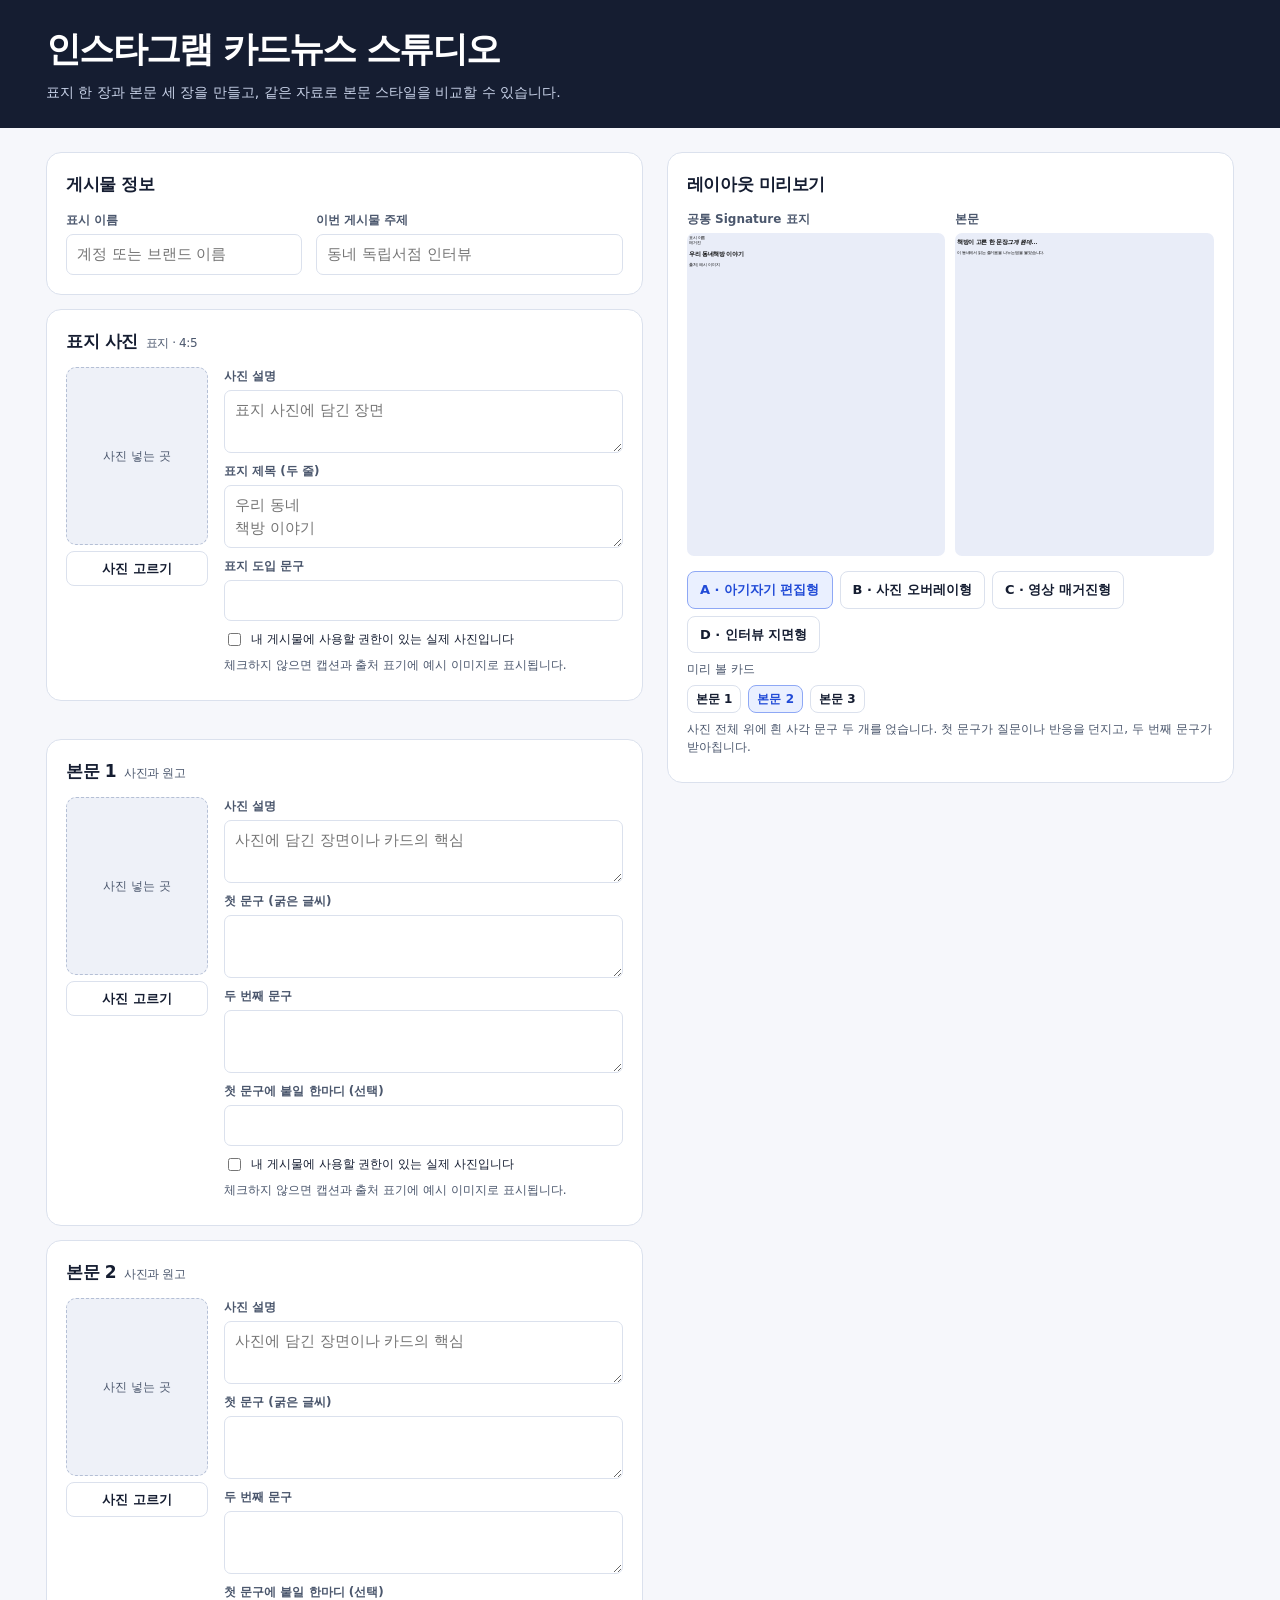
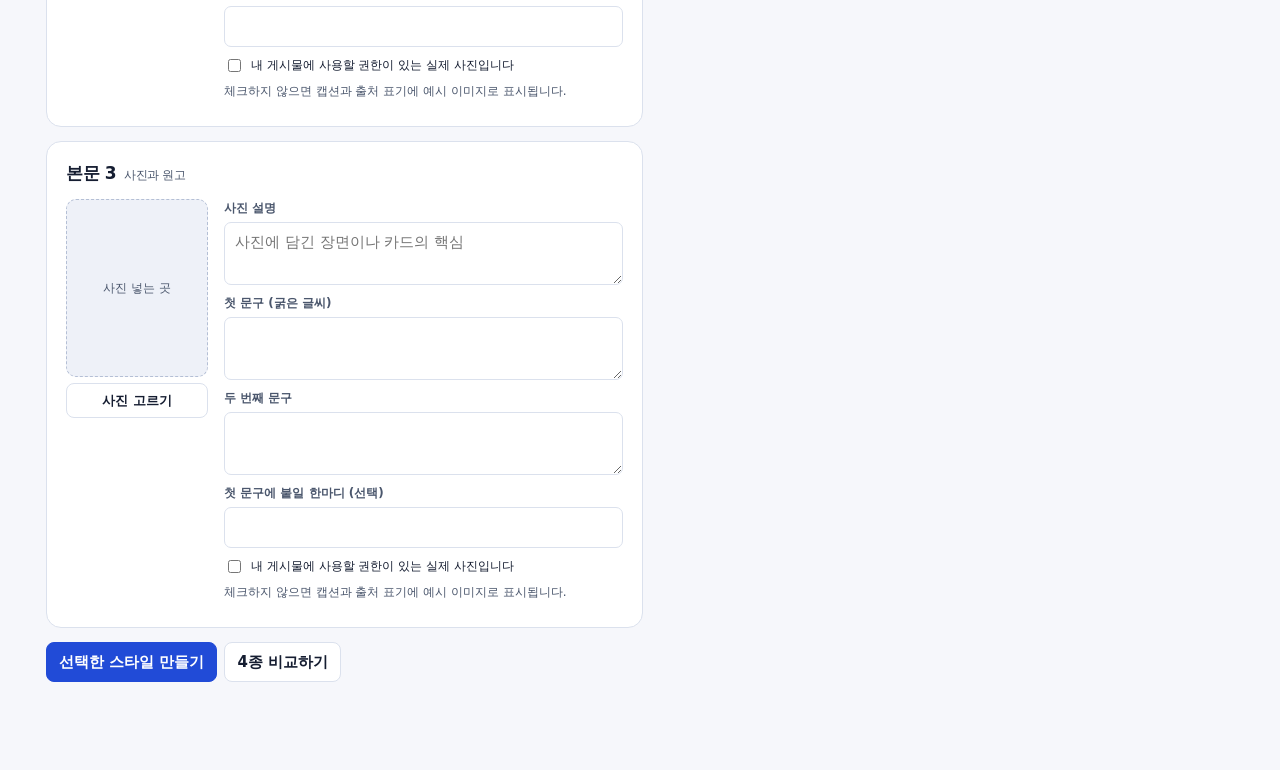
==== commit ee51b18e: "Match the playful edition to the photo dialogue reference" ====
--- a/app/static/index.html
+++ b/app/static/index.html
@@ -109,7 +109,7 @@
 <script>
 const SLOT_LABEL = ['표지 사진', '본문 1', '본문 2', '본문 3'];
 const styles = {
-  playful: ['A · 아기자기 편집형', '사진 속 물건에 말풍선을 붙여 사진과 문구가 한 장면을 만들게 하세요.'],
+  playful: ['A · 아기자기 편집형', '사진 전체 위에 흰 사각 문구 두 개를 얹습니다. 첫 문구가 질문이나 반응을 던지고, 두 번째 문구가 받아칩니다.'],
   overlay: ['B · 사진 오버레이형', '본문은 사진을 꽉 채우고 같은 상단 위치에 로고나 표시 이름을 넣습니다.'],
   video: ['C · 영상 매거진형', '영상 한 장을 앞뒤 정지 카드 사이에 배치하면 맥락과 결론을 읽기 쉽습니다. 영상이 비어 있으면 사진을 사용합니다.'],
   interview: ['D · 인터뷰 지면형', '인물과 맥락 소개 → 원문에서 가져온 답변 → 후속 질문 또는 마무리'],
@@ -158,7 +158,7 @@
         </div>
         ${i === 0 ? `<div class="field"><label class="lbl" for="eyebrow-0">표지 도입 문구</label><input id="eyebrow-0" type="text" maxlength="18"></div>` : `
         <div class="field"><label class="lbl" for="body-${i}">본문 (비우면 사진 설명 사용)</label><textarea id="body-${i}" maxlength="180"></textarea></div>
-        <div class="field" data-style="playful"><label class="lbl" for="aside-${i}">사진 속 한마디 (선택)</label><input id="aside-${i}" type="text" maxlength="48"></div>
+        <div class="field" data-style="playful"><label class="lbl" for="aside-${i}">첫 문구에 붙일 한마디 (선택)</label><input id="aside-${i}" type="text" maxlength="48"></div>
         <div class="field" data-style="video" hidden><label class="lbl" for="video-${i}">짧은 영상 (선택, 30초까지 사용)</label><input id="video-${i}" type="file" accept="video/*"><label class="lbl" for="subtitle-${i}">영상 자막</label><textarea id="subtitle-${i}" maxlength="100"></textarea></div>
         <div class="field" data-style="interview" hidden><label class="lbl" for="question-${i}">질문 (선택)</label><input id="question-${i}" type="text" maxlength="100"><label class="lbl" for="quote-${i}">직접 인용 (선택)</label><textarea id="quote-${i}" maxlength="110"></textarea></div>`}
         <div class="rowline">
@@ -213,6 +213,10 @@
   state.style = id;
   for (const button of $('styles').children) button.setAttribute('aria-pressed', button.dataset.variant === id);
   document.querySelectorAll('[data-style]').forEach(field => field.hidden = field.dataset.style !== id);
+  for (let i=1;i<4;i+=1) {
+    document.querySelector(`label[for="title-${i}"]`).textContent = id==='playful' ? '첫 문구 (굵은 글씨)' : '본문 제목';
+    document.querySelector(`label[for="body-${i}"]`).textContent = id==='playful' ? '두 번째 문구' : '본문 (비우면 사진 설명 사용)';
+  }
   $('style-help').textContent = styles[id][1];
   showPreview();
 }
@@ -254,8 +258,8 @@
   const copy = extra => `<div class="mag-copy">${topic}<h1>${headline}</h1><p>${body}</p>${extra || ''}</div>`;
   let content;
   if (style === 'playful') {
-    const aside=val(`aside-${i}`) || (!state.photos[i] && i===2 ? '저부터 읽어보실래요?' : '');
-    content=art + '<span class="spark">✦</span>'+(aside ? '<div class="photo-aside">'+esc(aside)+'</div>' : '')+copy();
+    const aside=val(`aside-${i}`) || (!state.photos[i] && i===2 ? '그게 뭔데…' : '');
+    content=`${art}<div class="mag-copy"><h1 class="dialogue-opening"><strong class="dialogue-title">${headline}</strong><em class="photo-aside">${esc(aside)}</em></h1><p class="dialogue-reply">${body}</p></div>`;
   }
   if (style === 'overlay') content = art + '<div class="media-shade"></div><div class="overlay-brand">'+(state.logo ? `<img src="${esc(state.logo)}" alt="">` : `<span>${brand}</span>`)+'</div>' + copy();
   if (style === 'video') content = copy() + art + ((!state.photos[i] && i===2) || $(`video-${i}`).files.length ? '<div class="video-subtitle">'+esc(val(`subtitle-${i}`) || val(`title-${i}`) || '영상이 담을 한 문장')+'</div>' : '');
@@ -270,7 +274,8 @@
       +`<div class="mag-copy">${qa}${topic}<h1>${headline}</h1><p>${body}</p></div>`;
   }
   const frame = $('body-preview').firstChild;
-  const preview = wrapper(`<article class="slide magazine-card magazine-${style}${hasQuote ? ' has-quote' : ''}" ${colors}>${content}<footer><span>0${i+1} / 04</span><span>출처 | ${credit(i)}</span></footer></article>`);
+  const pageFooter = style === 'playful' ? '' : `<footer><span>0${i+1} / 04</span><span>출처 | ${credit(i)}</span></footer>`;
+  const preview = wrapper(`<article class="slide magazine-card magazine-${style}${hasQuote ? ' has-quote' : ''}" ${colors}>${content}${pageFooter}</article>`);
   if (frame.srcdoc !== preview) frame.srcdoc = preview;
 }
 $('logo').onchange = async () => {
